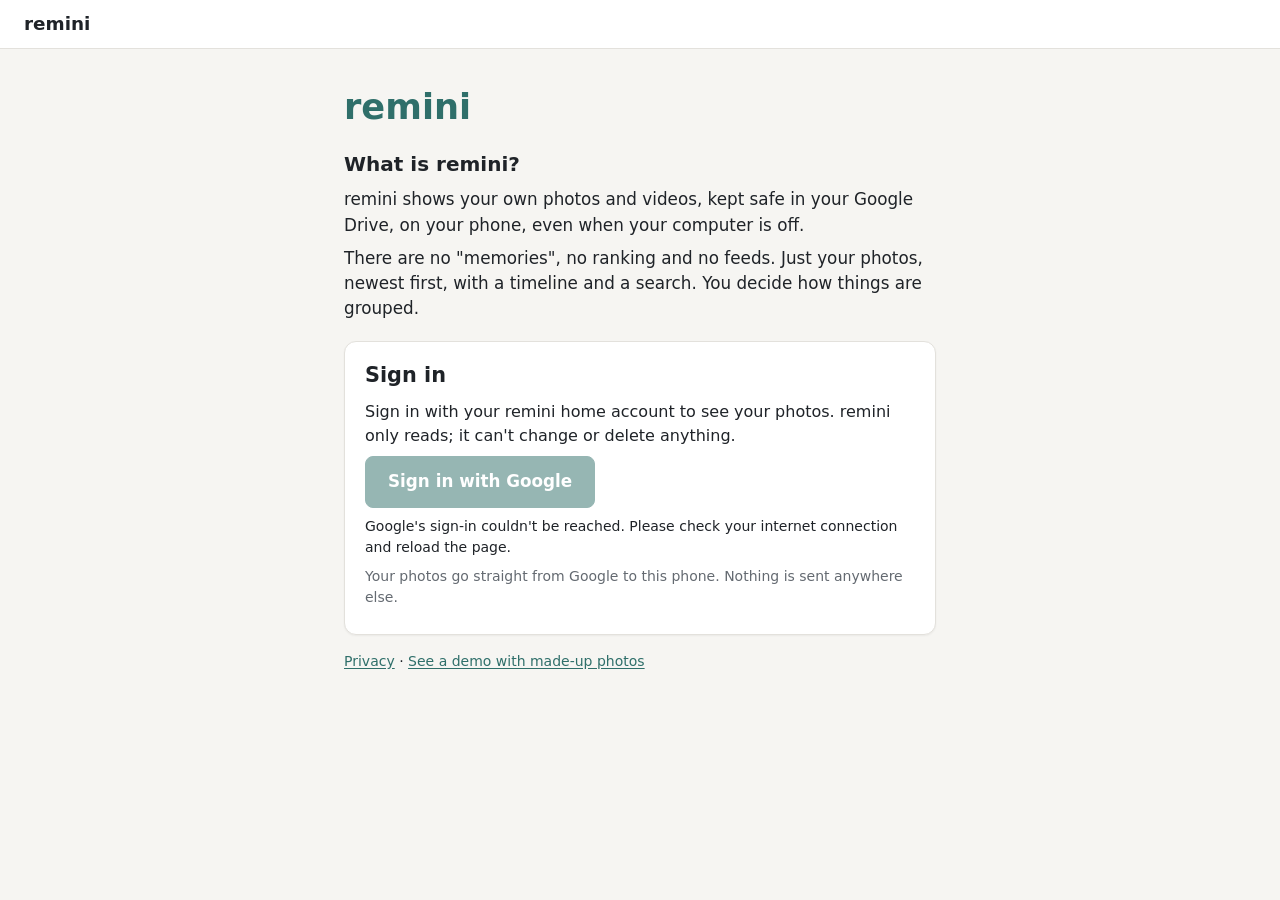
==== index.html @ 5695163f "remini cloud: first version Phone-friendly photo viewer that reads your own Google Drive (read-only)" ====
<!doctype html>
<html lang="en">
<head>
  <meta charset="utf-8">
  <meta http-equiv="Content-Security-Policy" content="default-src 'self'; script-src 'self' https://accounts.google.com/gsi/client; connect-src 'self' https://www.googleapis.com https://oauth2.googleapis.com https://accounts.google.com; img-src 'self' blob: data:; frame-src https://accounts.google.com; style-src 'self' 'unsafe-inline' https://accounts.google.com/gsi/style; media-src 'self' blob:; object-src 'none'; base-uri 'self'; form-action 'self'">
  <meta name="viewport" content="width=device-width, initial-scale=1, viewport-fit=cover">
  <meta name="color-scheme" content="light dark">
  <meta name="theme-color" content="#ffffff" media="(prefers-color-scheme: light)">
  <meta name="theme-color" content="#1f2226" media="(prefers-color-scheme: dark)">
  <meta name="referrer" content="strict-origin-when-cross-origin">
  <meta name="description" content="remini shows your own photos and videos from your Google Drive. It only reads; it can't change or delete anything.">
  <title>remini</title>
  <link rel="manifest" href="manifest.webmanifest">
  <link rel="icon" href="icons/icon.svg" type="image/svg+xml">
  <link rel="icon" href="icons/icon-192.png" type="image/png" sizes="192x192">
  <link rel="apple-touch-icon" href="icons/icon-192.png">
  <link rel="stylesheet" href="app.css">
  <script type="module" src="js/app.js"></script>
</head>
<body class="signed-out">
  <header class="topbar" id="topbar">
    <div class="topbar-inner">
      <a class="brand" href="#/library">remini</a>
      <nav class="nav" id="nav" aria-label="Main">
        <a href="#/library" data-page="library">
          <svg class="nav-icon" viewBox="0 0 24 24" aria-hidden="true" fill="none" stroke="currentColor" stroke-width="2" stroke-linejoin="round">
            <rect x="4" y="4" width="7" height="7" rx="1.5"/><rect x="13" y="4" width="7" height="7" rx="1.5"/>
            <rect x="4" y="13" width="7" height="7" rx="1.5"/><rect x="13" y="13" width="7" height="7" rx="1.5"/>
          </svg>
          <span>Library</span>
        </a>
        <a href="#/timeline" data-page="timeline">
          <svg class="nav-icon" viewBox="0 0 24 24" aria-hidden="true" fill="none" stroke="currentColor" stroke-width="2" stroke-linecap="round" stroke-linejoin="round">
            <rect x="3.5" y="5" width="17" height="15.5" rx="2"/><path d="M3.5 10h17M8 3v4M16 3v4"/>
          </svg>
          <span>Timeline</span>
        </a>
        <a href="#/accounts" data-page="accounts">
          <svg class="nav-icon" viewBox="0 0 24 24" aria-hidden="true" fill="none" stroke="currentColor" stroke-width="2" stroke-linejoin="round">
            <path d="M7 19h10.5a4 4 0 0 0 .4-7.98A6 6 0 0 0 6.3 9.6 4.75 4.75 0 0 0 7 19z"/>
          </svg>
          <span>Accounts</span>
        </a>
      </nav>
      <form class="search" id="search-form" role="search">
        <label for="search-input" class="visually-hidden">Search your photos and videos</label>
        <input id="search-input" type="search" autocomplete="off" enterkeyhint="search"
               placeholder="Search your photos">
        <button type="submit">Search</button>
      </form>
    </div>
    <div class="topbar-inner">
      <p class="summary" id="summary" aria-live="polite"></p>
    </div>
  </header>

  <div class="banners" id="banners" aria-live="polite"></div>

  <section class="welcome" id="welcome" aria-labelledby="welcome-title">
    <h1 id="welcome-title">remini</h1>
    <div class="welcome-about">
      <h2>What is remini?</h2>
      <p>remini shows your own photos and videos, kept safe in your Google Drive, on your phone, even when your computer is off.</p>
      <p>There are no "memories", no ranking and no feeds. Just your photos, newest first, with a timeline and a search. You decide how things are grouped.</p>
    </div>
    <div class="card signin-card">
      <h2>Sign in</h2>
      <p id="signin-text">Sign in with your home Google account to see your photos. remini only reads; it can't change or delete anything.</p>
      <p><button type="button" class="primary big" id="signin-btn" disabled>Sign in with Google</button></p>
      <p class="small" id="signin-status" aria-live="polite"></p>
      <p class="small muted">Your photos go straight from Google to this phone. Nothing is sent anywhere else.</p>
    </div>
    <p class="small"><a href="privacy.html">Privacy</a> · <a href="?demo=1" id="demo-link">See a demo with made-up photos</a></p>
  </section>

  <main class="view" id="view" tabindex="-1" hidden>
    <noscript><p>remini needs JavaScript turned on in your browser.</p></noscript>
  </main>

  <div class="viewer" id="viewer" role="dialog" aria-modal="true" aria-label="Photo" hidden></div>
</body>
</html>
---- app.css ----
/* remini cloud: calm and simple, same look as remini on the PC. No remote fonts or images. */
:root {
  --bg: #f6f5f2;
  --surface: #ffffff;
  --text: #1f2328;
  --muted: #646a71;
  --line: #e3e1dc;
  --accent: #2f6f6a;
  --accent-text: #ffffff;
  --accent-soft: #e2eeec;
  --warn: #8f5512;
  --warn-soft: #fbf0e0;
  --danger: #a33a3a;
  --focus: #2f6fbd;
  --radius: 12px;
  --shadow: 0 1px 2px rgba(0, 0, 0, 0.05);
  --tabbar-h: 60px;
  color-scheme: light;
}
@media (prefers-color-scheme: dark) {
  :root {
    --bg: #16181b;
    --surface: #1f2226;
    --text: #e8e6e3;
    --muted: #a0a6ad;
    --line: #34383d;
    --accent: #7cc0b8;
    --accent-text: #0f1a19;
    --accent-soft: #233532;
    --warn: #e9b56c;
    --warn-soft: #3a2e1c;
    --danger: #f08c8c;
    --focus: #8ab8ff;
    --shadow: none;
    color-scheme: dark;
  }
}

*, *::before, *::after { box-sizing: border-box; }
[hidden] { display: none !important; }

html { -webkit-text-size-adjust: 100%; }
body {
  margin: 0;
  background: var(--bg);
  color: var(--text);
  font-family: system-ui, -apple-system, "Segoe UI", Roboto, "Helvetica Neue", Arial, sans-serif;
  font-size: 16px;
  line-height: 1.5;
  overflow-wrap: break-word;
  -webkit-tap-highlight-color: transparent;
}
body.viewer-open { overflow: hidden; }
img, video { max-width: 100%; }

h1 { font-size: 1.75rem; font-weight: 600; margin: 8px 0 12px; }
h2 { font-size: 1.25rem; font-weight: 600; margin: 0 0 8px; }
h3 { font-size: 0.85rem; font-weight: 600; margin: 0 0 6px; color: var(--muted); text-transform: uppercase; letter-spacing: 0.04em; }
p { margin: 0 0 8px; }
a { color: var(--accent); text-underline-offset: 2px; }
.muted { color: var(--muted); }
.small { font-size: 0.875rem; }
.warn-text { color: var(--warn); }

.visually-hidden {
  position: absolute !important;
  width: 1px; height: 1px;
  padding: 0; margin: -1px;
  overflow: hidden; clip: rect(0 0 0 0);
  white-space: nowrap; border: 0;
}

:focus-visible { outline: 3px solid var(--focus); outline-offset: 2px; }
main:focus { outline: none; }

/* ---------- controls ---------- */
button, .button-link, input, select {
  font: inherit;
  color: inherit;
}
button, .button-link {
  display: inline-flex;
  align-items: center;
  justify-content: center;
  gap: 6px;
  min-height: 38px;
  padding: 6px 14px;
  border: 1px solid var(--line);
  border-radius: 8px;
  background: var(--surface);
  color: var(--text);
  text-decoration: none;
  cursor: pointer;
}
button.primary { background: var(--accent); border-color: var(--accent); color: var(--accent-text); }
button.quiet { background: transparent; }
button:disabled { opacity: 0.5; cursor: not-allowed; filter: none; }

input[type="text"], input[type="search"], select {
  min-height: 38px;
  padding: 6px 10px;
  border: 1px solid var(--line);
  border-radius: 8px;
  background: var(--surface);
}
select { max-width: 100%; }
select:disabled { opacity: 0.5; }
input[type="checkbox"] { width: 18px; height: 18px; accent-color: var(--accent); margin: 0; }

/* ---------- top bar ---------- */
.topbar {
  position: sticky;
  top: 0;
  z-index: 10;
  background: var(--surface);
  border-bottom: 1px solid var(--line);
}
.topbar-inner, .banners, .view, .welcome {
  max-width: 1280px;
  margin: 0 auto;
  padding-left: 24px;
  padding-right: 24px;
}
.topbar-inner {
  display: flex;
  flex-wrap: wrap;
  align-items: center;
  gap: 12px 24px;
  padding-top: 10px;
}
.brand { font-weight: 700; font-size: 1.15rem; color: var(--text); text-decoration: none; }
.nav { display: flex; flex-wrap: wrap; gap: 4px; }
.nav a {
  display: inline-flex;
  align-items: center;
  gap: 6px;
  padding: 6px 12px;
  border-radius: 999px;
  color: var(--text);
  text-decoration: none;
}
.nav a[aria-current="page"] { background: var(--accent-soft); color: var(--accent); font-weight: 600; }
.nav-icon { display: none; width: 24px; height: 24px; flex: none; }
.search { display: flex; gap: 6px; flex: 1 1 280px; max-width: 460px; margin-left: auto; min-width: 0; }
.search input { flex: 1; min-width: 0; }
.summary { margin: 0; padding: 4px 0 8px; font-size: 0.875rem; color: var(--muted); }
.summary:empty { padding: 0 0 6px; }

/* ---------- banners ---------- */
.banners:empty { display: none; }
.banners { padding-top: 12px; }
.banner {
  display: flex;
  flex-wrap: wrap;
  align-items: center;
  justify-content: space-between;
  gap: 8px 16px;
  margin-bottom: 8px;
  padding: 12px 16px;
  background: var(--warn-soft);
  border: 1px solid var(--line);
  border-left: 4px solid var(--warn);
  border-radius: var(--radius);
}
.banner p { margin: 0; min-width: 0; }
.banner-error { border-left-color: var(--danger); }
.banner-info { background: var(--accent-soft); border-left-color: var(--accent); }
.signed-in { display: inline-flex; align-items: center; gap: 10px; flex-wrap: wrap; }

/* ---------- page layout ---------- */
.view { padding-top: 16px; padding-bottom: 64px; }
.intro { max-width: 680px; }
.loading { padding: 16px 0; }
.error {
  padding: 14px 16px;
  margin: 12px 0;
  border: 1px solid var(--line);
  border-left: 4px solid var(--danger);
  border-radius: var(--radius);
  background: var(--surface);
}
.empty { padding: 48px 0; text-align: center; }
.empty p:first-child { font-size: 1.15rem; }
.footnote { margin-top: 24px; font-size: 0.875rem; }
.status { min-height: 1.5em; }
.page-head { display: flex; align-items: center; justify-content: space-between; gap: 12px; }
.filters-toggle { display: none; }

/* ---------- library ---------- */
.filters {
  display: flex;
  flex-wrap: wrap;
  align-items: flex-end;
  gap: 12px 16px;
  padding: 14px 16px;
  margin-bottom: 12px;
  background: var(--surface);
  border: 1px solid var(--line);
  border-radius: var(--radius);
}
.field { display: flex; flex-direction: column; gap: 4px; min-width: 0; }
.field label { font-size: 0.8rem; color: var(--muted); }
.field-check { flex-direction: row; align-items: center; gap: 8px; min-height: 38px; }
.field-check label { font-size: 1rem; color: var(--text); }
.clear-link { align-self: center; margin-left: auto; }
.active-filters .note { color: var(--muted); overflow-wrap: anywhere; }
.count { color: var(--muted); margin: 4px 0 12px; }

.grid {
  display: grid;
  grid-template-columns: repeat(auto-fill, minmax(160px, 1fr));
  gap: 8px;
}
.tile {
  position: relative;
  display: block;
  aspect-ratio: 1 / 1;
  border-radius: 10px;
  overflow: hidden;
  background: var(--line);
}
.tile img { display: block; width: 100%; height: 100%; object-fit: cover; transition: opacity 0.15s; }
.badge-video {
  position: absolute;
  left: 6px;
  bottom: 6px;
  padding: 1px 7px;
  border-radius: 6px;
  background: rgba(0, 0, 0, 0.6);
  color: #fff;
  font-size: 0.75rem;
  line-height: 1.6;
}
.dot-unsaved {
  position: absolute;
  top: 8px;
  right: 8px;
  width: 12px;
  height: 12px;
  border-radius: 50%;
  background: #e2a33b;
  border: 2px solid #fff;
  box-shadow: 0 0 0 1px rgba(0, 0, 0, 0.15);
}
.sentinel { height: 1px; }
.grid-status { padding: 8px 0; }

/* ---------- photo viewer ---------- */
.viewer {
  position: fixed;
  inset: 0;
  z-index: 50;
  display: flex;
  flex-direction: column;
  background: rgba(14, 15, 17, 0.96);
  color: #f2f2f2;
}
.v-top { display: flex; justify-content: flex-end; padding: 10px 14px; }
.v-close { background: rgba(255, 255, 255, 0.1); border-color: rgba(255, 255, 255, 0.2); color: #fff; }
.v-body {
  flex: 1;
  min-height: 0;
  display: grid;
  grid-template-columns: minmax(0, 1fr) 360px;
  grid-template-rows: minmax(0, 1fr);
}
.v-stage-wrap { position: relative; display: flex; min-height: 0; min-width: 0; touch-action: pan-y pinch-zoom; }
.v-stage {
  flex: 1;
  min-width: 0;
  display: flex;
  align-items: center;
  justify-content: center;
  padding: 8px 64px 24px;
}
.v-stage.is-dragging { transition: none; }
.v-stage.is-settling { transition: transform 0.18s ease-out; }
.v-media {
  display: block;
  max-width: 100%;
  max-height: calc(100vh - 100px);
  object-fit: contain;
  border-radius: 6px;
}
.v-placeholder { filter: blur(2px); opacity: 0.7; min-width: 40%; }
.v-stage .loading, .v-none p { color: #d8d8d8; }
.v-none { text-align: center; max-width: 420px; }
.v-none img { max-width: 260px; width: 100%; border-radius: 8px; margin-bottom: 12px; }
.v-nav {
  position: absolute;
  top: 50%;
  transform: translateY(-50%);
  z-index: 1;
  width: 48px;
  height: 48px;
  padding: 0;
  border-radius: 50%;
  font-size: 1.8rem;
  line-height: 1;
  background: rgba(255, 255, 255, 0.12);
  border-color: rgba(255, 255, 255, 0.2);
  color: #fff;
}
.v-prev { left: 10px; }
.v-next { right: 10px; }
.v-panel {
  overflow-y: auto;
  padding: 20px 22px 32px;
  background: var(--surface);
  color: var(--text);
  border-top-left-radius: var(--radius);
}
.v-date { font-size: 1.1rem; }
.v-name { word-break: break-all; margin-bottom: 2px; }
.v-sec { margin-top: 20px; }
.v-actions { display: flex; flex-direction: column; align-items: flex-start; gap: 6px; }
ul.plain { list-style: none; margin: 0; padding: 0; }
ul.plain li { padding: 2px 0; }

.chips { display: flex; flex-wrap: wrap; gap: 6px; margin-bottom: 10px; }
.chip {
  display: inline-flex;
  align-items: center;
  max-width: 100%;
  padding: 2px 2px 2px 12px;
  border-radius: 999px;
  background: var(--accent-soft);
}
.chip-text { color: var(--accent); text-decoration: none; overflow-wrap: anywhere; }
.chip-x {
  min-height: 0;
  width: 28px;
  height: 28px;
  padding: 0;
  border: 0;
  border-radius: 50%;
  background: transparent;
  color: var(--muted);
  font-size: 1.1rem;
}
.tag-form { display: flex; gap: 6px; }
.tag-form input { flex: 1; min-width: 0; }

/* ---------- timeline ---------- */
.tl-year { margin: 28px 0; }
.tl-year h2 { display: flex; flex-wrap: wrap; align-items: baseline; gap: 4px 12px; font-size: 1.5rem; }
.tl-year h2 a { color: var(--text); text-decoration: none; }
.count-tag { font-size: 0.95rem; font-weight: 400; }
.tl-months { list-style: none; margin: 0; padding: 0; display: flex; flex-wrap: wrap; gap: 8px; }
.tl-month {
  display: inline-flex;
  align-items: center;
  gap: 10px;
  padding: 8px 16px;
  border: 1px solid var(--line);
  border-radius: 999px;
  background: var(--surface);
  color: var(--text);
  text-decoration: none;
}

/* ---------- cards (events, accounts) ---------- */
.toolbar { display: flex; flex-wrap: wrap; align-items: flex-end; gap: 12px 20px; margin: 16px 0 8px; }
.cards {
  display: grid;
  grid-template-columns: repeat(auto-fill, minmax(min(300px, 100%), 1fr));
  gap: 16px;
}
.card {
  min-width: 0;
  padding: 18px 20px;
  background: var(--surface);
  border: 1px solid var(--line);
  border-radius: var(--radius);
  box-shadow: var(--shadow);
}
.ev-group { margin: 28px 0; }
.ev-covers { display: grid; grid-template-columns: repeat(4, 1fr); gap: 4px; margin-bottom: 12px; }
.ev-covers:empty { display: none; }
.ev-covers img { width: 100%; aspect-ratio: 1 / 1; object-fit: cover; border-radius: 6px; background: var(--line); display: block; }
.ev-name { display: flex; gap: 6px; margin-bottom: 10px; }
.ev-name input { flex: 1; min-width: 0; font-weight: 600; }
.ev-meta { font-size: 0.95rem; }
.ev-actions { display: flex; flex-wrap: wrap; gap: 8px; margin-top: 8px; }
.badge { display: inline-block; padding: 1px 10px; border-radius: 999px; font-size: 0.8rem; }
.badge-suggested { background: var(--bg); border: 1px solid var(--line); color: var(--muted); }
.badge-ok { background: var(--accent-soft); color: var(--accent); font-weight: 600; }
.event.is-approved { border-color: var(--accent); }

.account h2 { word-break: break-all; }
.storage { margin: 12px 0; }
.bar { height: 10px; border-radius: 999px; background: var(--line); overflow: hidden; margin-bottom: 6px; }
.bar-fill { height: 100%; width: 0; background: var(--accent); border-radius: 999px; }
.bar-full .bar-fill { background: var(--warn); }
.note-due {
  margin: 12px 0;
  padding: 12px 14px;
  border-left: 4px solid var(--warn);
  border-radius: 8px;
  background: var(--warn-soft);
}
.account.is-due { border-color: var(--warn); }

/* ---------- hover effects only where there is a real mouse ---------- */
@media (hover: hover) {
  button:hover, .button-link:hover { border-color: var(--muted); }
  button.primary:hover { filter: brightness(1.07); }
  .nav a:hover { background: var(--bg); }
  .tile:hover img { opacity: 0.88; }
  .v-nav:hover { background: rgba(255, 255, 255, 0.22); }
  .chip-text:hover { text-decoration: underline; }
  .chip-x:hover { background: rgba(0, 0, 0, 0.08); color: var(--text); }
  .tl-year h2 a:hover { color: var(--accent); }
  .tl-month:hover { border-color: var(--accent); }
}

/* ---------- touch screens: everything at least 44px to tap ---------- */
@media (pointer: coarse), (max-width: 820px) {
  button, .button-link, input[type="text"], input[type="search"], select { min-height: 44px; }
  .nav a { min-height: 44px; }
  .field-check { min-height: 44px; }
  input[type="checkbox"] { width: 22px; height: 22px; }
  .chip-x { width: 44px; height: 44px; }
  .tl-month { min-height: 44px; }
  .v-nav { width: 44px; height: 44px; }
}

/* ---------- narrow screens ---------- */
@media (max-width: 820px) {
  .topbar-inner, .banners, .view, .welcome { padding-left: 16px; padding-right: 16px; }
  .search { margin-left: 0; max-width: none; flex-basis: 100%; }
  .grid { grid-template-columns: repeat(auto-fill, minmax(120px, 1fr)); gap: 4px; }
  .tile { border-radius: 6px; }
  .viewer { overflow-y: auto; overscroll-behavior: contain; }
  .v-top {
    position: sticky;
    top: 0;
    z-index: 2;
    padding-top: calc(8px + env(safe-area-inset-top));
    background: rgba(14, 15, 17, 0.92);
  }
  .v-close { min-width: 44px; }
  .v-body { display: block; flex: none; }
  .v-stage-wrap { min-height: 50vh; }
  .v-stage { padding: 0 0 12px; }
  .v-media { width: 100%; max-height: 72vh; border-radius: 0; }
  .v-placeholder { min-width: 0; width: 100%; }
  .v-panel { border-radius: var(--radius) var(--radius) 0 0; padding-bottom: calc(32px + env(safe-area-inset-bottom)); }
  .cards { grid-template-columns: 1fr; }
  .clear-link { margin-left: 0; }
}

/* ---------- phones: 3 photos across, tabs at the bottom ---------- */
@media (max-width: 600px) {
  h1 { font-size: 1.45rem; margin: 4px 0 8px; }
  .topbar-inner { flex-wrap: nowrap; gap: 10px; padding-top: calc(8px + env(safe-area-inset-top)); }
  .topbar-inner + .topbar-inner { padding-top: 0; }
  .topbar-inner, .banners, .view, .welcome { padding-left: 12px; padding-right: 12px; }
  .search { flex: 1 1 auto; }
  .search button { padding: 6px 12px; }
  .summary { padding: 2px 0 6px; }

  .nav {
    position: fixed;
    left: 0;
    right: 0;
    bottom: 0;
    z-index: 20;
    display: grid;
    grid-template-columns: repeat(3, minmax(0, 1fr));
    gap: 0;
    padding: 0 4px env(safe-area-inset-bottom);
    background: var(--surface);
    border-top: 1px solid var(--line);
  }
  .nav a {
    flex-direction: column;
    justify-content: center;
    gap: 2px;
    min-height: var(--tabbar-h);
    padding: 4px 2px;
    border-radius: 0;
    font-size: 0.75rem;
    line-height: 1.2;
    color: var(--muted);
  }
  .nav a[aria-current="page"] { background: transparent; color: var(--accent); }
  .nav-icon { display: block; }
  .view { padding-bottom: calc(var(--tabbar-h) + 32px + env(safe-area-inset-bottom)); }

  .page-head h1 { margin-bottom: 8px; }
  .filters-toggle { display: inline-flex; }
  .filters:not(.is-open) { display: none; }
  .filters {
    display: grid;
    grid-template-columns: repeat(2, minmax(0, 1fr));
    gap: 10px 12px;
    padding: 12px;
  }
  .filters select { width: 100%; }
  .grid { grid-template-columns: repeat(3, minmax(0, 1fr)); gap: 3px; }
  .tile { border-radius: 4px; }
  .dot-unsaved { top: 5px; right: 5px; width: 10px; height: 10px; }
  .badge-video { left: 4px; bottom: 4px; }

  .card { padding: 14px 16px; }
  .toolbar { gap: 10px 12px; }
}
@media (max-width: 600px) and (pointer: coarse) {
  .v-nav { display: none; } /* swipe left/right instead */
}

@media (prefers-reduced-motion: reduce) {
  * { transition: none !important; }
}

/* ================= remini cloud additions ================= */
/* windowed grid: tiles are placed by the script, only those near the screen exist */
.vgrid { position: relative; width: 100%; contain: layout; }
.vgrid .tile {
  position: absolute;
  top: 0;
  left: 0;
  aspect-ratio: auto;
  will-change: transform;
}
.vgrid .tile img { opacity: 0; }
.vgrid .tile img.is-loaded { opacity: 1; }
.tile.no-thumb::after {
  content: "";
  position: absolute;
  inset: 30%;
  border: 2px solid var(--muted);
  border-radius: 6px;
  opacity: 0.35;
}
.count { margin-bottom: 8px; }

/* sign-in screen and "What is remini" */
.welcome { padding-top: 24px; padding-bottom: 48px; max-width: 640px; }
.welcome h1 { font-size: 2.2rem; color: var(--accent); margin-bottom: 16px; }
.welcome-about { margin-bottom: 20px; }
.welcome-about p { font-size: 1.05rem; }
.signin-card { margin-bottom: 16px; }
.signin-card h2 { font-size: 1.3rem; }
button.big { min-height: 52px; padding: 10px 22px; font-size: 1.05rem; font-weight: 600; }
body.signed-out .topbar-inner + .topbar-inner { display: none; }
body.signed-out .topbar-inner { padding-bottom: 10px; }

/* the little message at the bottom */
.toast {
  position: fixed;
  left: 50%;
  bottom: calc(var(--tabbar-h) + 16px + env(safe-area-inset-bottom));
  transform: translateX(-50%);
  z-index: 60;
  max-width: calc(100vw - 32px);
  padding: 10px 16px;
  border-radius: 10px;
  background: var(--text);
  color: var(--bg);
  font-size: 0.95rem;
}

/* photo view: solid, so the page behind never shows through */
.viewer { background: #0e0f11; }
@media (max-width: 820px) { .v-top { background: #0e0f11; } }
.v-frame { position: relative; display: flex; align-items: center; justify-content: center; max-width: 100%; }
.v-frame.is-loading::after {
  content: "Loading…";
  position: absolute;
  bottom: 10px;
  left: 50%;
  transform: translateX(-50%);
  padding: 2px 10px;
  border-radius: 6px;
  background: rgba(0, 0, 0, 0.55);
  color: #fff;
  font-size: 0.85rem;
}
.v-stage { flex-direction: column; gap: 10px; }
.v-placeholder { filter: none; opacity: 1; }
.v-frame.is-loading .v-placeholder { filter: blur(1px); opacity: 0.85; }
.v-play {
  position: absolute;
  inset: 0;
  display: flex;
  flex-direction: column;
  align-items: center;
  justify-content: center;
  gap: 10px;
  color: #fff;
  text-decoration: none;
  background: rgba(0, 0, 0, 0.25);
  border-radius: 6px;
}
.v-play-icon {
  display: flex;
  align-items: center;
  justify-content: center;
  width: 76px;
  height: 76px;
  padding-left: 6px;
  border-radius: 50%;
  background: rgba(0, 0, 0, 0.6);
  border: 2px solid rgba(255, 255, 255, 0.85);
  font-size: 2rem;
}
.v-play-text { padding: 4px 12px; border-radius: 999px; background: rgba(0, 0, 0, 0.6); font-weight: 600; }
.v-video { min-height: 200px; min-width: 60%; }
.badge-local {
  margin: 0;
  padding: 4px 12px;
  border-radius: 999px;
  background: #e2a33b;
  color: #1f1a10;
  font-weight: 600;
  font-size: 0.9rem;
}
.v-msg { color: #d8d8d8; text-align: center; margin: 0; padding: 0 16px; }
.v-ask {
  max-width: 420px;
  margin: 0 16px;
  padding: 12px 14px;
  border-radius: 10px;
  background: rgba(255, 255, 255, 0.1);
  text-align: center;
}
.v-ask p { color: #f2f2f2; }
.v-stored { margin-top: 8px; }
.v-acct { font-weight: 600; overflow-wrap: anywhere; }
.map-url { overflow-wrap: anywhere; }
a.chip { padding: 4px 12px; text-decoration: none; color: var(--accent); }
.about { margin-top: 24px; }
.about button { margin-top: 4px; }

@media (pointer: coarse), (max-width: 820px) {
  a.chip { min-height: 36px; }
}
@media (max-width: 820px) {
  .v-stage { padding: 8px 0 12px; }
  .v-frame { width: 100%; }
}
@media (max-width: 600px) {
  .welcome h1 { font-size: 1.9rem; }
}
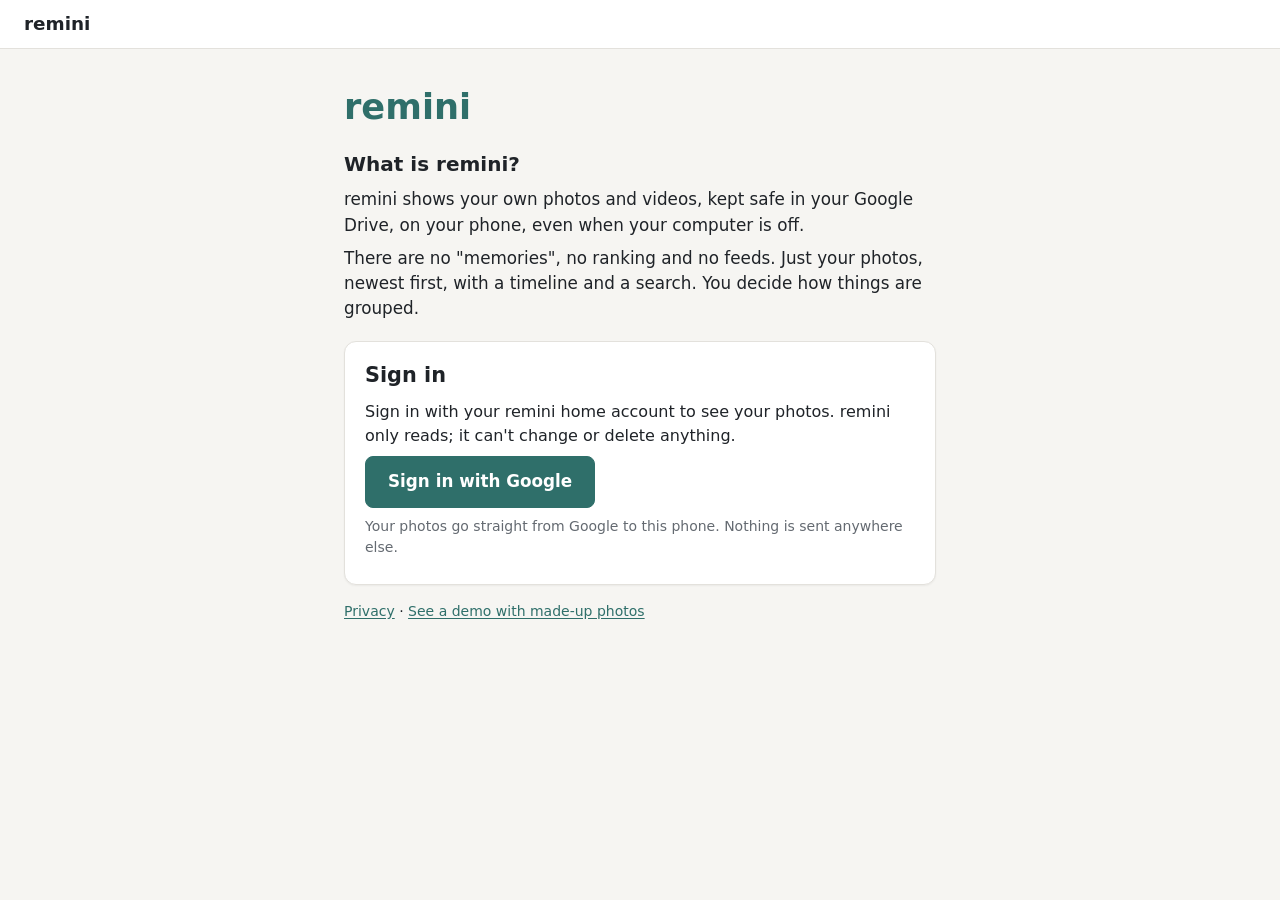
==== commit f8a0512d: "Sign in with a full-page Google redirect instead of a pop-up Co-Authored-By: Claude Opus 5.5 <norepl" ====
--- a/index.html
+++ b/index.html
@@ -2,7 +2,7 @@
 <html lang="en">
 <head>
   <meta charset="utf-8">
-  <meta http-equiv="Content-Security-Policy" content="default-src 'self'; script-src 'self' https://accounts.google.com/gsi/client; connect-src 'self' https://www.googleapis.com https://oauth2.googleapis.com https://accounts.google.com; img-src 'self' blob: data:; frame-src https://accounts.google.com; style-src 'self' 'unsafe-inline' https://accounts.google.com/gsi/style; media-src 'self' blob:; object-src 'none'; base-uri 'self'; form-action 'self'">
+  <meta http-equiv="Content-Security-Policy" content="default-src 'self'; script-src 'self'; connect-src 'self' https://www.googleapis.com https://oauth2.googleapis.com; img-src 'self' blob: data:; style-src 'self' 'unsafe-inline'; media-src 'self' blob:; frame-src 'none'; object-src 'none'; base-uri 'self'; form-action 'self'">
   <meta name="viewport" content="width=device-width, initial-scale=1, viewport-fit=cover">
   <meta name="color-scheme" content="light dark">
   <meta name="theme-color" content="#ffffff" media="(prefers-color-scheme: light)">
